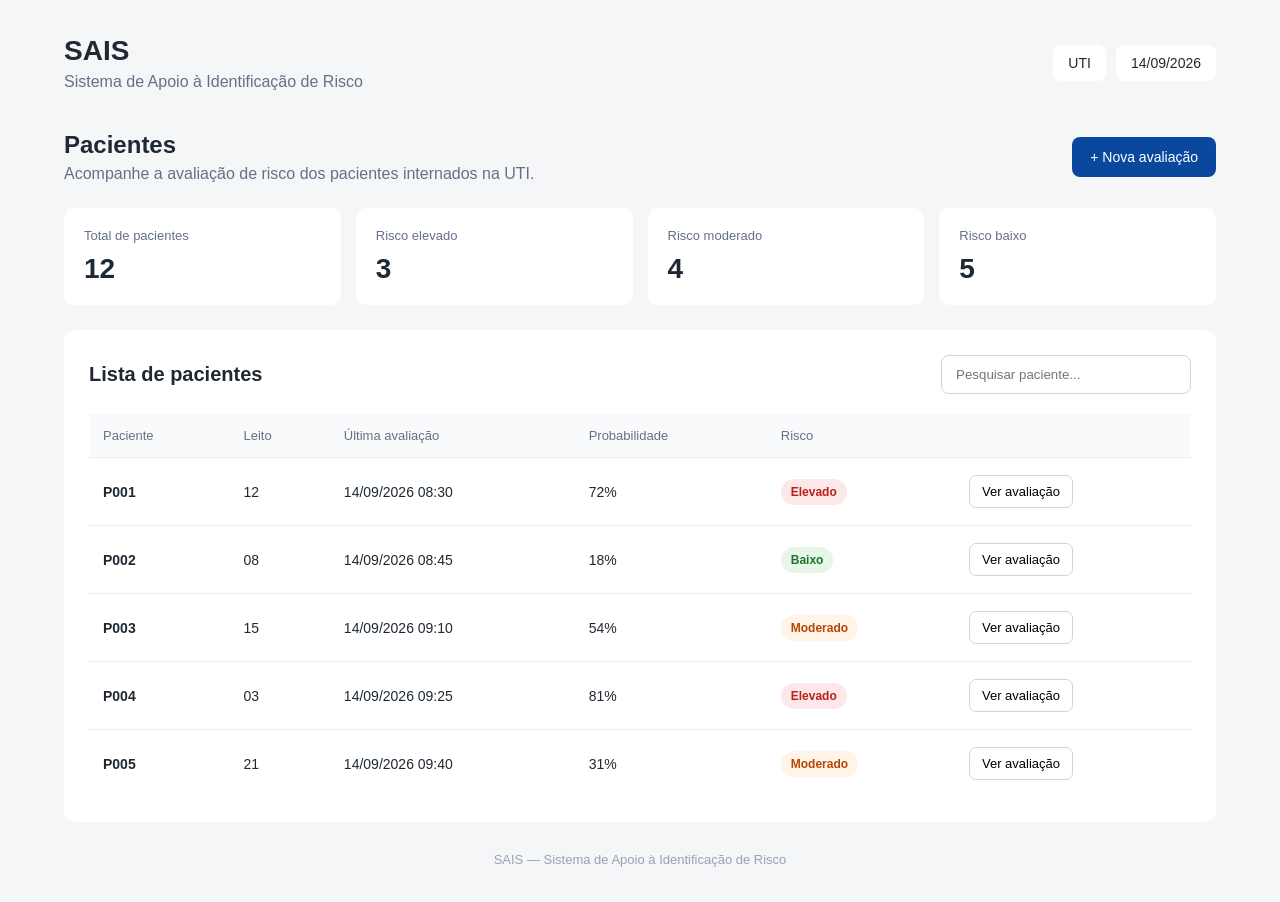
==== frontend/index.html @ c7a4e95b "start front" ====
<!DOCTYPE html>
<html lang="pt-BR">

<head>
    <meta charset="UTF-8">
    <meta name="viewport" content="width=device-width, initial-scale=1.0">

    <title>SAIS - Pacientes</title>

    <link rel="stylesheet" href="css/style.css">
</head>

<body>

    <main class="container">

        <!-- Cabeçalho -->
        <header class="header">

            <div>
                <h1>SAIS</h1>
                <p>Sistema de Apoio à Identificação de Risco</p>
            </div>

            <div class="header-info">
                <span>UTI</span>
                <span>14/09/2026</span>
            </div>

        </header>


        <!-- Título da página -->
        <section class="page-title">

            <div>
                <h2>Pacientes</h2>

                <p>
                    Acompanhe a avaliação de risco dos pacientes internados na UTI.
                </p>
            </div>

            <button class="new-evaluation">
                + Nova avaliação
            </button>

        </section>


        <!-- Resumo -->
        <section class="summary">

            <div class="summary-card">
                <span>Total de pacientes</span>
                <strong>12</strong>
            </div>

            <div class="summary-card">
                <span>Risco elevado</span>
                <strong>3</strong>
            </div>

            <div class="summary-card">
                <span>Risco moderado</span>
                <strong>4</strong>
            </div>

            <div class="summary-card">
                <span>Risco baixo</span>
                <strong>5</strong>
            </div>

        </section>


        <!-- Lista de pacientes -->
        <section class="patients-section">

            <div class="section-header">

                <h2>Lista de pacientes</h2>

                <input
                    type="text"
                    id="search"
                    placeholder="Pesquisar paciente..."
                >

            </div>


            <div class="table-container">

                <table>

                    <thead>

                        <tr>
                            <th>Paciente</th>
                            <th>Leito</th>
                            <th>Última avaliação</th>
                            <th>Probabilidade</th>
                            <th>Risco</th>
                            <th></th>
                        </tr>

                    </thead>

                    <tbody id="patients-list">

                        <tr>
                            <td>
                                <strong>P001</strong>
                            </td>

                            <td>12</td>

                            <td>14/09/2026 08:30</td>

                            <td>72%</td>

                            <td>
                                <span class="risk high">
                                    Elevado
                                </span>
                            </td>

                            <td>
                                <button class="view-button">
                                    Ver avaliação
                                </button>
                            </td>
                        </tr>


                        <tr>
                            <td>
                                <strong>P002</strong>
                            </td>

                            <td>08</td>

                            <td>14/09/2026 08:45</td>

                            <td>18%</td>

                            <td>
                                <span class="risk low">
                                    Baixo
                                </span>
                            </td>

                            <td>
                                <button class="view-button">
                                    Ver avaliação
                                </button>
                            </td>
                        </tr>


                        <tr>
                            <td>
                                <strong>P003</strong>
                            </td>

                            <td>15</td>

                            <td>14/09/2026 09:10</td>

                            <td>54%</td>

                            <td>
                                <span class="risk moderate">
                                    Moderado
                                </span>
                            </td>

                            <td>
                                <button class="view-button">
                                    Ver avaliação
                                </button>
                            </td>
                        </tr>


                        <tr>
                            <td>
                                <strong>P004</strong>
                            </td>

                            <td>03</td>

                            <td>14/09/2026 09:25</td>

                            <td>81%</td>

                            <td>
                                <span class="risk high">
                                    Elevado
                                </span>
                            </td>

                            <td>
                                <button class="view-button">
                                    Ver avaliação
                                </button>
                            </td>
                        </tr>


                        <tr>
                            <td>
                                <strong>P005</strong>
                            </td>

                            <td>21</td>

                            <td>14/09/2026 09:40</td>

                            <td>31%</td>

                            <td>
                                <span class="risk moderate">
                                    Moderado
                                </span>
                            </td>

                            <td>
                                <button class="view-button">
                                    Ver avaliação
                                </button>
                            </td>
                        </tr>

                    </tbody>

                </table>

            </div>

        </section>


        <footer>
            SAIS — Sistema de Apoio à Identificação de Risco
        </footer>

    </main>


    <script src="js/pacientes.js"></script>

</body>

</html>
---- frontend/css/style.css ----
* {
    margin: 0;
    padding: 0;
    box-sizing: border-box;
}

body {
    font-family: Arial, sans-serif;
    background: #f4f6f8;
    color: #1f2933;
}

.container {
    width: 90%;
    max-width: 1200px;
    margin: 35px auto;
}


/* Cabeçalho */

.header {
    display: flex;
    justify-content: space-between;
    align-items: center;
    margin-bottom: 40px;
}

.header h1 {
    font-size: 28px;
}

.header p {
    margin-top: 6px;
    color: #667085;
}

.header-info {
    display: flex;
    gap: 10px;
}

.header-info span {
    background: white;
    padding: 10px 15px;
    border-radius: 8px;
    font-size: 14px;
}


/* Título */

.page-title {
    display: flex;
    justify-content: space-between;
    align-items: center;
    margin-bottom: 25px;
}

.page-title h2 {
    font-size: 24px;
}

.page-title p {
    margin-top: 6px;
    color: #667085;
}

.new-evaluation {
    border: none;
    padding: 12px 18px;
    border-radius: 8px;
    background: #09489c;
    color: white;
    font-size: 14px;
    cursor: pointer;
}

.new-evaluation:hover {
    opacity: 0.9;
}


/* Resumo */

.summary {
    display: grid;
    grid-template-columns: repeat(4, 1fr);
    gap: 15px;
    margin-bottom: 25px;
}

.summary-card {
    background: white;
    border-radius: 10px;
    padding: 20px;
}

.summary-card span {
    display: block;
    color: #667085;
    font-size: 13px;
    margin-bottom: 10px;
}

.summary-card strong {
    font-size: 28px;
}


/* Lista */

.patients-section {
    background: white;
    border-radius: 12px;
    padding: 25px;
    margin-bottom: 30px;
}

.section-header {
    display: flex;
    justify-content: space-between;
    align-items: center;
    margin-bottom: 20px;
}

.section-header h2 {
    font-size: 20px;
}

.section-header input {
    width: 250px;
    padding: 11px 14px;
    border: 1px solid #d0d5dd;
    border-radius: 8px;
    outline: none;
}

.section-header input:focus {
    border-color: #09489c;
}


/* Tabela */

.table-container {
    overflow-x: auto;
}

table {
    width: 100%;
    border-collapse: collapse;
}

thead {
    background: #f9fafb;
}

th {
    text-align: left;
    padding: 14px;
    font-size: 13px;
    color: #667085;
    font-weight: normal;
}

td {
    padding: 17px 14px;
    border-top: 1px solid #eaecf0;
    font-size: 14px;
}


/* Risco */

.risk {
    display: inline-block;
    padding: 6px 10px;
    border-radius: 20px;
    font-size: 12px;
    font-weight: bold;
}

.risk.high {
    background: #fce8e8;
    color: #b42318;
}

.risk.moderate {
    background: #fff4e5;
    color: #b54708;
}

.risk.low {
    background: #e8f5e9;
    color: #187727;
}


/* Botão */

.view-button {
    border: 1px solid #d0d5dd;
    background: white;
    padding: 8px 12px;
    border-radius: 7px;
    cursor: pointer;
    font-size: 13px;
}

.view-button:hover {
    background: #f9fafb;
}


/* Rodapé */

footer {
    text-align: center;
    color: #98a2b3;
    font-size: 13px;
}


/* Responsividade */

@media (max-width: 800px) {

    .summary {
        grid-template-columns: repeat(2, 1fr);
    }

    .page-title {
        flex-direction: column;
        align-items: flex-start;
        gap: 15px;
    }

    .header {
        flex-direction: column;
        align-items: flex-start;
        gap: 15px;
    }
}


@media (max-width: 550px) {

    .summary {
        grid-template-columns: 1fr;
    }

    .section-header {
        flex-direction: column;
        align-items: flex-start;
        gap: 15px;
    }

    .section-header input {
        width: 100%;
    }
}
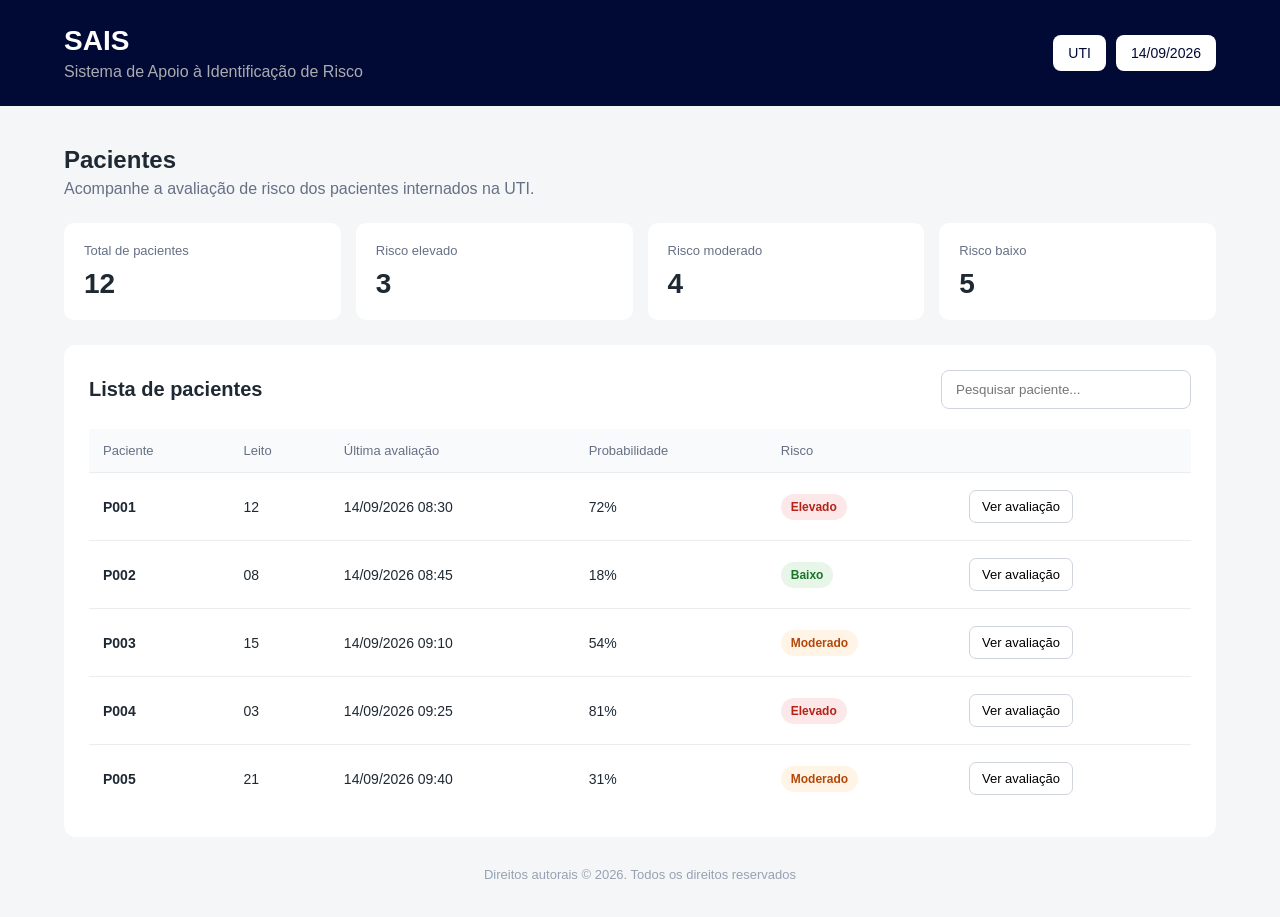
==== commit 7f2e55f9: "background color header" ====
--- a/frontend/index.html
+++ b/frontend/index.html
@@ -16,17 +16,17 @@
 
         <!-- Cabeçalho -->
         <header class="header">
-
-            <div>
-                <h1>SAIS</h1>
-                <p>Sistema de Apoio à Identificação de Risco</p>
-            </div>
-
-            <div class="header-info">
-                <span>UTI</span>
-                <span>14/09/2026</span>
-            </div>
-
+            <div class="header-inner">
+                <div>
+                    <h1>SAIS</h1>
+                    <p>Sistema de Apoio à Identificação de Risco</p>
+                </div>
+
+                <div class="header-info">
+                    <span>UTI</span>
+                    <span>14/09/2026</span>
+                </div>
+            </div>
         </header>
 
 
@@ -40,10 +40,6 @@
                     Acompanhe a avaliação de risco dos pacientes internados na UTI.
                 </p>
             </div>
-
-            <button class="new-evaluation">
-                + Nova avaliação
-            </button>
 
         </section>
 
@@ -243,7 +239,7 @@
 
 
         <footer>
-            SAIS — Sistema de Apoio à Identificação de Risco
+            Direitos autorais © 2026. Todos os direitos reservados
         </footer>
 
     </main>
--- a/frontend/css/style.css
+++ b/frontend/css/style.css
@@ -13,17 +13,28 @@
 .container {
     width: 90%;
     max-width: 1200px;
-    margin: 35px auto;
+    margin: 0 auto 35px;
 }
 
 
 /* Cabeçalho */
 
 .header {
+    width: 100vw;
+    margin-left: calc(50% - 50vw);
+    margin-bottom: 40px;
+    background: #000a35;
+    color: white;
+    padding: 25px 0;
+    box-sizing: border-box;
+}
+
+.header-inner {
+    width: min(1200px, 90%);
+    margin: 0 auto;
     display: flex;
     justify-content: space-between;
     align-items: center;
-    margin-bottom: 40px;
 }
 
 .header h1 {
@@ -32,7 +43,7 @@
 
 .header p {
     margin-top: 6px;
-    color: #667085;
+    color: #abacaf;
 }
 
 .header-info {
@@ -45,6 +56,7 @@
     padding: 10px 15px;
     border-radius: 8px;
     font-size: 14px;
+    color: #000a35;
 }
 
 
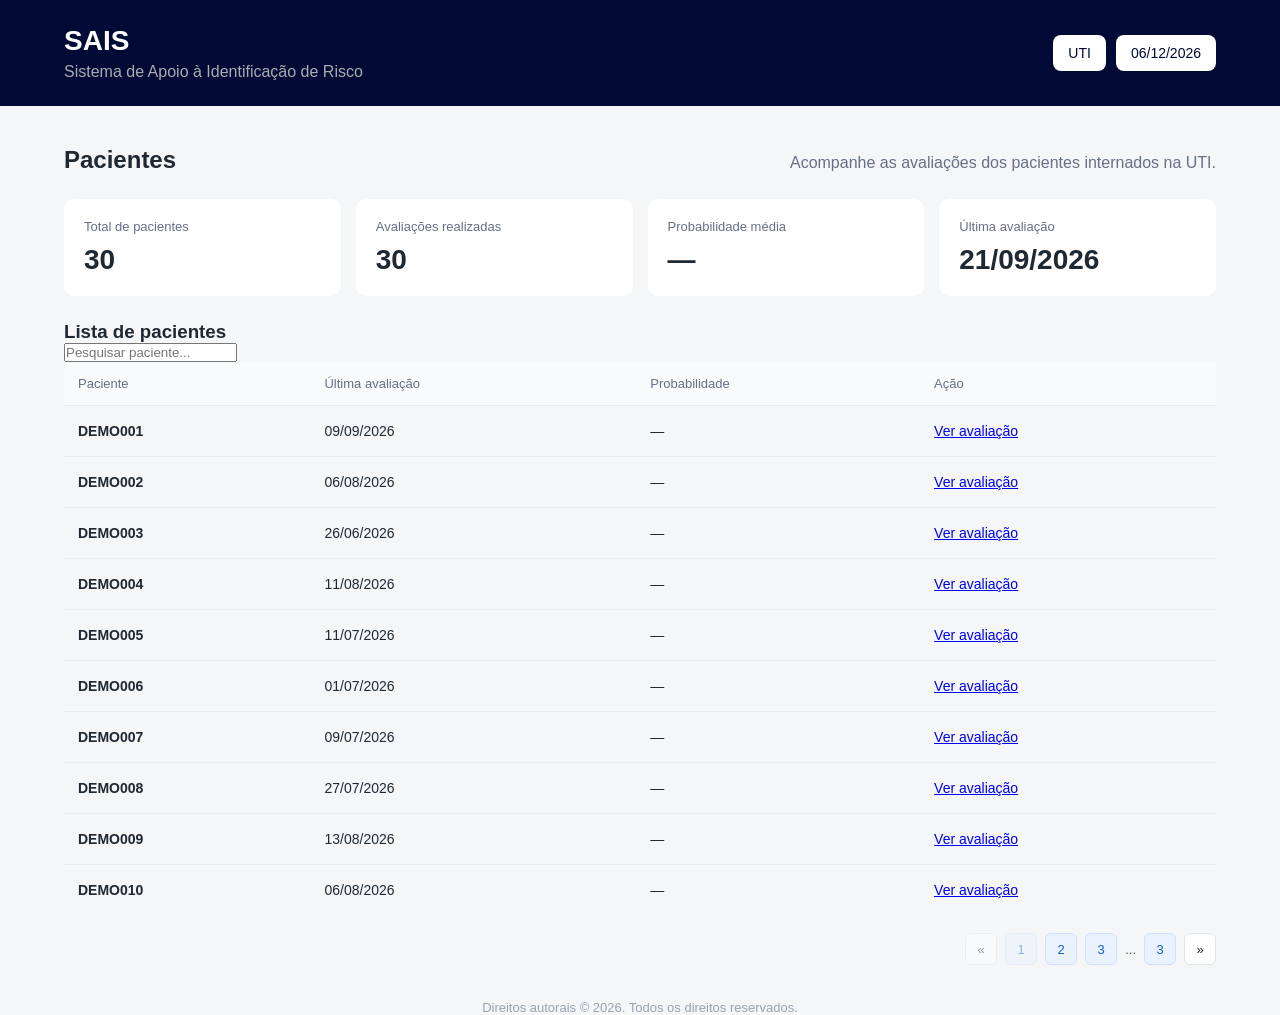
==== commit 9c88b437: "01" ====
--- a/frontend/index.html
+++ b/frontend/index.html
@@ -12,76 +12,105 @@
 
 <body>
 
+    <header class="header">
+
+        <div class="header-content">
+
+            <div class="logo">
+                <h1>SAIS</h1>
+                <p>Sistema de Apoio à Identificação de Risco</p>
+            </div>
+
+            <div class="header-info">
+                <span>UTI</span>
+                <span id="currentDate"></span>
+            </div>
+
+        </div>
+
+    </header>
+
+
     <main class="container">
 
-        <!-- Cabeçalho -->
-        <header class="header">
-            <div class="header-inner">
-                <div>
-                    <h1>SAIS</h1>
-                    <p>Sistema de Apoio à Identificação de Risco</p>
-                </div>
+        <section class="page-title">
 
-                <div class="header-info">
-                    <span>UTI</span>
-                    <span>14/09/2026</span>
-                </div>
-            </div>
-        </header>
+            <h2>Pacientes</h2>
+
+            <p>
+                Acompanhe as avaliações dos pacientes internados na UTI.
+            </p>
+
+        </section>
 
 
-        <!-- Título da página -->
-        <section class="page-title">
+        <section class="summary">
 
-            <div>
-                <h2>Pacientes</h2>
+            <div class="summary-card">
 
-                <p>
-                    Acompanhe a avaliação de risco dos pacientes internados na UTI.
-                </p>
+                <span>Total de pacientes</span>
+
+                <strong id="totalPatients">
+                    0
+                </strong>
+
+            </div>
+
+
+            <div class="summary-card">
+
+                <span>Avaliações realizadas</span>
+
+                <strong id="totalEvaluations">
+                    0
+                </strong>
+
+            </div>
+
+
+            <div class="summary-card">
+
+                <span>Probabilidade média</span>
+
+                <strong id="averageProbability">
+                    —
+                </strong>
+
+            </div>
+
+
+            <div class="summary-card">
+
+                <span>Última avaliação</span>
+
+                <strong id="lastEvaluation">
+                    —
+                </strong>
+
             </div>
 
         </section>
 
 
-        <!-- Resumo -->
-        <section class="summary">
+        <section class="pa  tients-container">
 
-            <div class="summary-card">
-                <span>Total de pacientes</span>
-                <strong>12</strong>
-            </div>
+            <div class="patients-header">
 
-            <div class="summary-card">
-                <span>Risco elevado</span>
-                <strong>3</strong>
-            </div>
+                <div>
+                    <h3>Lista de pacientes</h3>
 
-            <div class="summary-card">
-                <span>Risco moderado</span>
-                <strong>4</strong>
-            </div>
-
-            <div class="summary-card">
-                <span>Risco baixo</span>
-                <strong>5</strong>
-            </div>
-
-        </section>
+                </div>
 
 
-        <!-- Lista de pacientes -->
-        <section class="patients-section">
+                <div class="search-box">
 
-            <div class="section-header">
+                    <input
+                        type="text"
+                        id="searchPatient"
+                        placeholder="Pesquisar paciente..."
+                    >
 
-                <h2>Lista de pacientes</h2>
-
-                <input
-                    type="text"
-                    id="search"
-                    placeholder="Pesquisar paciente..."
-                >
+                </div>
 
             </div>
 
@@ -93,141 +122,26 @@
                     <thead>
 
                         <tr>
+
                             <th>Paciente</th>
-                            <th>Leito</th>
+
                             <th>Última avaliação</th>
+
                             <th>Probabilidade</th>
-                            <th>Risco</th>
-                            <th></th>
+
+                            <th>Ação</th>
+
                         </tr>
 
                     </thead>
 
-                    <tbody id="patients-list">
 
-                        <tr>
-                            <td>
-                                <strong>P001</strong>
-                            </td>
+                    <tbody id="patientsTableBody">
 
-                            <td>12</td>
-
-                            <td>14/09/2026 08:30</td>
-
-                            <td>72%</td>
-
-                            <td>
-                                <span class="risk high">
-                                    Elevado
-                                </span>
-                            </td>
-
-                            <td>
-                                <button class="view-button">
-                                    Ver avaliação
-                                </button>
-                            </td>
-                        </tr>
-
-
-                        <tr>
-                            <td>
-                                <strong>P002</strong>
-                            </td>
-
-                            <td>08</td>
-
-                            <td>14/09/2026 08:45</td>
-
-                            <td>18%</td>
-
-                            <td>
-                                <span class="risk low">
-                                    Baixo
-                                </span>
-                            </td>
-
-                            <td>
-                                <button class="view-button">
-                                    Ver avaliação
-                                </button>
-                            </td>
-                        </tr>
-
-
-                        <tr>
-                            <td>
-                                <strong>P003</strong>
-                            </td>
-
-                            <td>15</td>
-
-                            <td>14/09/2026 09:10</td>
-
-                            <td>54%</td>
-
-                            <td>
-                                <span class="risk moderate">
-                                    Moderado
-                                </span>
-                            </td>
-
-                            <td>
-                                <button class="view-button">
-                                    Ver avaliação
-                                </button>
-                            </td>
-                        </tr>
-
-
-                        <tr>
-                            <td>
-                                <strong>P004</strong>
-                            </td>
-
-                            <td>03</td>
-
-                            <td>14/09/2026 09:25</td>
-
-                            <td>81%</td>
-
-                            <td>
-                                <span class="risk high">
-                                    Elevado
-                                </span>
-                            </td>
-
-                            <td>
-                                <button class="view-button">
-                                    Ver avaliação
-                                </button>
-                            </td>
-                        </tr>
-
-
-                        <tr>
-                            <td>
-                                <strong>P005</strong>
-                            </td>
-
-                            <td>21</td>
-
-                            <td>14/09/2026 09:40</td>
-
-                            <td>31%</td>
-
-                            <td>
-                                <span class="risk moderate">
-                                    Moderado
-                                </span>
-                            </td>
-
-                            <td>
-                                <button class="view-button">
-                                    Ver avaliação
-                                </button>
-                            </td>
-                        </tr>
+                        <!--
+                            Os pacientes serão carregados
+                            pelo dataset através do JavaScript.
+                        -->
 
                     </tbody>
 
@@ -235,17 +149,21 @@
 
             </div>
 
+            <div id="pagination" class="pagination"></div>
+
         </section>
-
-
-        <footer>
-            Direitos autorais © 2026. Todos os direitos reservados
-        </footer>
 
     </main>
 
 
-    <script src="js/pacientes.js"></script>
+    <footer class="footer">
+        <p>
+            Direitos autorais © 2026. Todos os direitos reservados.
+        </p>
+    </footer>
+
+
+    <script src="js/index.js"></script>
 
 </body>
 
--- a/frontend/css/style.css
+++ b/frontend/css/style.css
@@ -29,7 +29,7 @@
     box-sizing: border-box;
 }
 
-.header-inner {
+.header-content {
     width: min(1200px, 90%);
     margin: 0 auto;
     display: flex;
@@ -224,6 +224,55 @@
     background: #f9fafb;
 }
 
+.pagination {
+    display: flex;
+    justify-content: flex-end;
+    align-items: center;
+    gap: 12px;
+    margin-top: 18px;
+    flex-wrap: wrap;
+}
+
+.pagination-controls {
+    display: flex;
+    align-items: center;
+    gap: 8px;
+    flex-wrap: wrap;
+}
+
+.pagination button {
+    border: 1px solid #dfe3e8;
+    background: white;
+    color: #1f2933;
+    border-radius: 6px;
+    min-width: 32px;
+    height: 32px;
+    padding: 0 10px;
+    cursor: pointer;
+    font-size: 13px;
+}
+
+.pagination button:disabled {
+    opacity: 0.45;
+    cursor: not-allowed;
+}
+
+.pagination button[data-page="1"],
+.pagination button[data-page="2"],
+.pagination button[data-page="3"],
+.pagination button[data-page="23"],
+.pagination button[data-page="22"],
+.pagination button[data-page="233"] {
+    background: #eaf2ff;
+    color: #0f5fd8;
+    border-color: #cfe0ff;
+}
+
+.pagination span {
+    color: #475467;
+    font-size: 13px;
+}
+
 
 /* Rodapé */
 
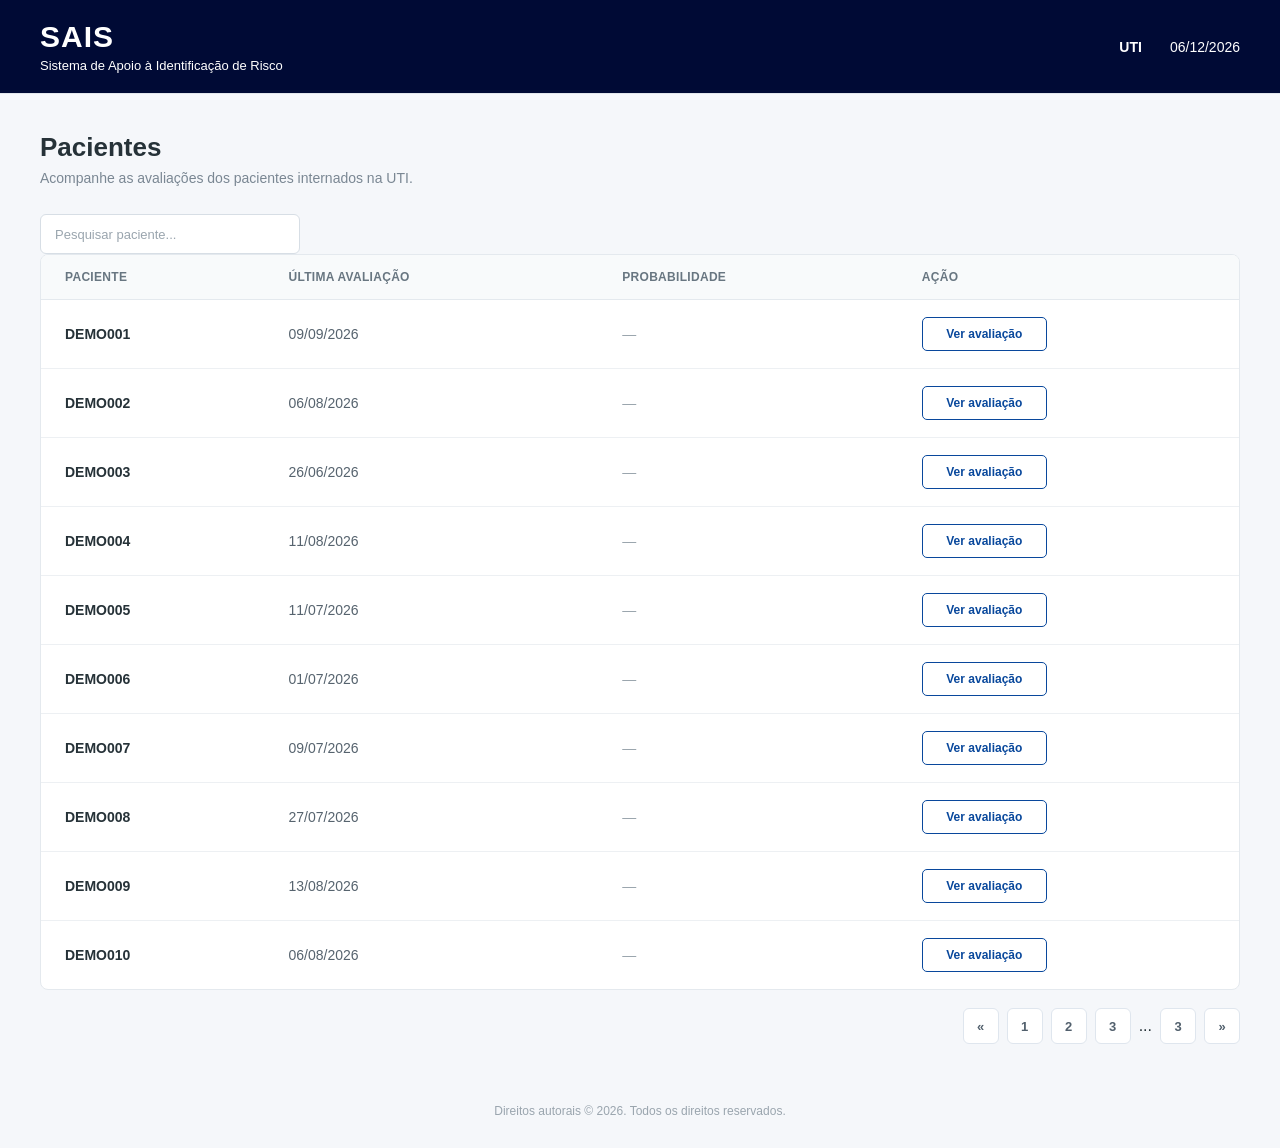
==== commit b4694826: "front 1.0" ====
--- a/frontend/index.html
+++ b/frontend/index.html
@@ -44,7 +44,7 @@
         </section>
 
 
-        <section class="summary">
+        <!-- <section class="summary">
 
             <div class="summary-card">
 
@@ -89,19 +89,7 @@
 
             </div>
 
-        </section>
-
-
-        <section class="pa  tients-container">
-
-            <div class="patients-header">
-
-                <div>
-                    <h3>Lista de pacientes</h3>
-
-                </div>
-
-
+        </section> -->
                 <div class="search-box">
 
                     <input
@@ -112,8 +100,7 @@
 
                 </div>
 
-            </div>
-
+        <section class="patients-container">
 
             <div class="table-container">
 
@@ -149,9 +136,11 @@
 
             </div>
 
+        </section>
+
+        <div class="pagination-wrapper">
             <div id="pagination" class="pagination"></div>
-
-        </section>
+        </div>
 
     </main>
 
--- a/frontend/css/style.css
+++ b/frontend/css/style.css
@@ -1,3 +1,7 @@
+/* ========================================
+   CONFIGURAÇÕES GERAIS
+======================================== */
+
 * {
     margin: 0;
     padding: 0;
@@ -5,157 +9,221 @@
 }
 
 body {
-    font-family: Arial, sans-serif;
-    background: #f4f6f8;
-    color: #1f2933;
-}
+    font-family: Arial, Helvetica, sans-serif;
+    background-color: #f5f7fa;
+    color: #263238;
+    min-height: 100vh;
+}
+
+
+/* ========================================
+   HEADER
+======================================== */
+
+.header {
+    background-color: #000a35;
+    border-bottom: 1px solid #e1e6eb;
+    width: 100%;
+}
+
+.header-content {
+    max-width: 1400px;
+    margin: 0 auto;
+    padding: 20px 40px;
+
+    display: flex;
+    align-items: center;
+    justify-content: space-between;
+}
+
+
+/* Logo */
+
+.logo h1 {
+    font-size: 30px;
+    font-weight: 700;
+    letter-spacing: 1px;
+    color: #ffffff;
+}
+
+.logo p {
+    margin-top: 4px;
+    font-size: 13px;
+    color: #ffffff;
+}
+
+
+/* Informações do header */
+
+.header-info {
+    display: flex;
+    align-items: center;
+    gap: 28px;
+
+    font-size: 14px;
+    color: #ffffff;
+}
+
+.header-info span:first-child {
+    font-weight: 600;
+}
+
+
+/* ========================================
+   CONTAINER PRINCIPAL
+======================================== */
 
 .container {
-    width: 90%;
-    max-width: 1200px;
-    margin: 0 auto 35px;
-}
-
-
-/* Cabeçalho */
-
-.header {
-    width: 100vw;
-    margin-left: calc(50% - 50vw);
-    margin-bottom: 40px;
-    background: #000a35;
-    color: white;
-    padding: 25px 0;
-    box-sizing: border-box;
-}
-
-.header-content {
-    width: min(1200px, 90%);
+    max-width: 1400px;
     margin: 0 auto;
-    display: flex;
-    justify-content: space-between;
-    align-items: center;
-}
-
-.header h1 {
-    font-size: 28px;
-}
-
-.header p {
-    margin-top: 6px;
-    color: #abacaf;
-}
-
-.header-info {
-    display: flex;
-    gap: 10px;
-}
-
-.header-info span {
-    background: white;
-    padding: 10px 15px;
-    border-radius: 8px;
+    padding: 38px 40px 60px;
+}
+
+
+/* ========================================
+   TÍTULO DA PÁGINA
+======================================== */
+
+.page-title {
+    margin-bottom: 28px;
+}
+
+.page-title h2 {
+    font-size: 26px;
+    font-weight: 600;
+    color: #263238;
+}
+
+.page-title p {
+    margin-top: 7px;
     font-size: 14px;
-    color: #000a35;
-}
-
-
-/* Título */
-
-.page-title {
-    display: flex;
-    justify-content: space-between;
-    align-items: center;
-    margin-bottom: 25px;
-}
-
-.page-title h2 {
-    font-size: 24px;
-}
-
-.page-title p {
-    margin-top: 6px;
-    color: #667085;
-}
-
-.new-evaluation {
-    border: none;
-    padding: 12px 18px;
-    border-radius: 8px;
-    background: #09489c;
-    color: white;
-    font-size: 14px;
-    cursor: pointer;
-}
-
-.new-evaluation:hover {
-    opacity: 0.9;
-}
-
-
-/* Resumo */
+    color: #7a8793;
+}
+
+
+/* ========================================
+   CARDS DE RESUMO
+======================================== */
 
 .summary {
     display: grid;
     grid-template-columns: repeat(4, 1fr);
-    gap: 15px;
-    margin-bottom: 25px;
+    gap: 18px;
+    margin-bottom: 28px;
 }
 
 .summary-card {
-    background: white;
-    border-radius: 10px;
-    padding: 20px;
+    background-color: #ffffff;
+    border: 1px solid #e4e9ee;
+    border-radius: 8px;
+    padding: 22px 24px;
+
+    min-height: 105px;
+
+    display: flex;
+    flex-direction: column;
+    justify-content: space-between;
 }
 
 .summary-card span {
-    display: block;
-    color: #667085;
     font-size: 13px;
-    margin-bottom: 10px;
+    color: #77838f;
 }
 
 .summary-card strong {
-    font-size: 28px;
-}
-
-
-/* Lista */
-
-.patients-section {
-    background: white;
-    border-radius: 12px;
-    padding: 25px;
-    margin-bottom: 30px;
-}
-
-.section-header {
-    display: flex;
+    margin-top: 10px;
+    font-size: 24px;
+    font-weight: 600;
+    color: #263238;
+}
+
+
+/* ========================================
+   ÁREA DA LISTA
+======================================== */
+
+.patients-container {
+    background-color: #ffffff;
+    border: 1px solid #e4e9ee;
+    border-radius: 8px;
+    overflow: hidden;
+}
+
+
+/* ========================================
+   CABEÇALHO DA LISTA
+======================================== */
+
+.patients-header {
+    padding: 22px 24px;
+
+    display: flex;
+    align-items: center;
     justify-content: space-between;
-    align-items: center;
-    margin-bottom: 20px;
-}
-
-.section-header h2 {
-    font-size: 20px;
-}
-
-.section-header input {
-    width: 250px;
-    padding: 11px 14px;
-    border: 1px solid #d0d5dd;
-    border-radius: 8px;
+
+    border-bottom: 1px solid #e8edf1;
+}
+
+.patients-header h3 {
+    font-size: 17px;
+    font-weight: 600;
+    color: #263238;
+}
+
+.patients-header p {
+    margin-top: 5px;
+    font-size: 13px;
+    color: #89949e;
+}
+
+
+/* ========================================
+   CAMPO DE PESQUISA
+======================================== */
+
+.search-box {
+    position: relative;
+}
+
+.search-box input {
+    width: 260px;
+    height: 40px;
+
+    padding: 0 14px;
+
+    border: 1px solid #d7dee5;
+    border-radius: 6px;
+
+    background-color: #ffffff;
+
+    font-size: 13px;
+    color: #263238;
+
     outline: none;
-}
-
-.section-header input:focus {
+
+    transition:
+        border-color 0.2s ease,
+        box-shadow 0.2s ease;
+}
+
+.search-box input::placeholder {
+    color: #9aa5ae;
+}
+
+.search-box input:focus {
     border-color: #09489c;
-}
-
-
-/* Tabela */
+
+    box-shadow:
+        0 0 0 3px rgba(9, 72, 156, 0.08);
+}
+
+
+/* ========================================
+   TABELA
+======================================== */
 
 .table-container {
+    width: 100%;
     overflow-x: auto;
 }
 
@@ -165,159 +233,258 @@
 }
 
 thead {
-    background: #f9fafb;
+    background-color: #f8fafb;
 }
 
 th {
+    padding: 15px 24px;
+
     text-align: left;
-    padding: 14px;
-    font-size: 13px;
-    color: #667085;
-    font-weight: normal;
+
+    font-size: 12px;
+    font-weight: 600;
+
+    color: #687681;
+
+    text-transform: uppercase;
+    letter-spacing: 0.3px;
+
+    border-bottom: 1px solid #e4e9ee;
 }
 
 td {
-    padding: 17px 14px;
-    border-top: 1px solid #eaecf0;
+    padding: 17px 24px;
+
     font-size: 14px;
-}
-
-
-/* Risco */
-
-.risk {
-    display: inline-block;
-    padding: 6px 10px;
-    border-radius: 20px;
+    color: #56636e;
+
+    border-bottom: 1px solid #edf0f3;
+}
+
+tbody tr {
+    transition: background-color 0.15s ease;
+}
+
+tbody tr:hover {
+    background-color: #fafcfd;
+}
+
+tbody tr:last-child td {
+    border-bottom: none;
+}
+
+
+/* Nome/ID do paciente */
+
+td strong {
+    font-weight: 600;
+    color: #263238;
+}
+
+
+/* ========================================
+   PROBABILIDADE
+======================================== */
+
+.probability-empty {
+    color: #9aa5ae;
+    font-size: 14px;
+}
+
+
+/* ========================================
+   BOTÃO "VER AVALIAÇÃO"
+======================================== */
+
+.btn-view {
+    display: inline-flex;
+    align-items: center;
+    justify-content: center;
+
+    min-width: 125px;
+    height: 34px;
+
+    padding: 0 15px;
+
+    border: 1px solid #09489c;
+    border-radius: 5px;
+
+    background-color: #ffffff;
+    color: #09489c;
+
+    text-decoration: none;
+
     font-size: 12px;
-    font-weight: bold;
-}
-
-.risk.high {
-    background: #fce8e8;
-    color: #b42318;
-}
-
-.risk.moderate {
-    background: #fff4e5;
-    color: #b54708;
-}
-
-.risk.low {
-    background: #e8f5e9;
-    color: #187727;
-}
-
-
-/* Botão */
-
-.view-button {
-    border: 1px solid #d0d5dd;
-    background: white;
-    padding: 8px 12px;
-    border-radius: 7px;
-    cursor: pointer;
-    font-size: 13px;
-}
-
-.view-button:hover {
-    background: #f9fafb;
-}
-
-.pagination {
-    display: flex;
-    justify-content: flex-end;
-    align-items: center;
-    gap: 12px;
-    margin-top: 18px;
-    flex-wrap: wrap;
-}
-
-.pagination-controls {
-    display: flex;
-    align-items: center;
-    gap: 8px;
-    flex-wrap: wrap;
-}
-
-.pagination button {
-    border: 1px solid #dfe3e8;
-    background: white;
-    color: #1f2933;
-    border-radius: 6px;
-    min-width: 32px;
-    height: 32px;
-    padding: 0 10px;
-    cursor: pointer;
-    font-size: 13px;
-}
-
-.pagination button:disabled {
-    opacity: 0.45;
-    cursor: not-allowed;
-}
-
-.pagination button[data-page="1"],
-.pagination button[data-page="2"],
-.pagination button[data-page="3"],
-.pagination button[data-page="23"],
-.pagination button[data-page="22"],
-.pagination button[data-page="233"] {
-    background: #eaf2ff;
-    color: #0f5fd8;
-    border-color: #cfe0ff;
-}
-
-.pagination span {
-    color: #475467;
-    font-size: 13px;
-}
-
-
-/* Rodapé */
-
-footer {
+    font-weight: 600;
+
+    transition:
+        background-color 0.2s ease,
+        color 0.2s ease;
+}
+
+.btn-view:hover {
+    background-color: #09489c;
+    color: #ffffff;
+}
+
+
+/* ========================================
+   RODAPÉ
+======================================== */
+
+.footer {
+    max-width: 1400px;
+    margin: 0 auto;
+
+    padding: 0 40px 30px;
+
     text-align: center;
-    color: #98a2b3;
-    font-size: 13px;
-}
-
-
-/* Responsividade */
-
-@media (max-width: 800px) {
+
+    font-size: 12px;
+    color: #9aa5ae;
+}
+
+
+/* ========================================
+   RESPONSIVIDADE
+======================================== */
+
+@media (max-width: 1000px) {
 
     .summary {
         grid-template-columns: repeat(2, 1fr);
     }
 
-    .page-title {
+    .header-content {
+        padding: 20px 25px;
+    }
+
+    .container {
+        padding: 30px 25px 50px;
+    }
+
+    .footer {
+        padding-left: 25px;
+        padding-right: 25px;
+    }
+
+}
+
+
+@media (max-width: 700px) {
+
+    .header-content {
         flex-direction: column;
         align-items: flex-start;
         gap: 15px;
     }
 
-    .header {
+    .header-info {
+        gap: 18px;
+    }
+
+    .summary {
+        grid-template-columns: 1fr;
+    }
+
+    .patients-header {
         flex-direction: column;
         align-items: flex-start;
-        gap: 15px;
-    }
-}
-
-
-@media (max-width: 550px) {
-
-    .summary {
-        grid-template-columns: 1fr;
-    }
-
-    .section-header {
-        flex-direction: column;
-        align-items: flex-start;
-        gap: 15px;
-    }
-
-    .section-header input {
+        gap: 18px;
+    }
+
+    .search-box {
         width: 100%;
     }
-}+
+    .search-box input {
+        width: 100%;
+    }
+
+    .container {
+        padding: 25px 18px 40px;
+    }
+
+    th,
+    td {
+        padding-left: 15px;
+        padding-right: 15px;
+    }
+
+}
+
+/* ========================================
+   PAGINAÇÃO
+======================================== */
+
+.pagination-wrapper {
+    display: flex;
+    justify-content: flex-end;
+    margin-top: 18px;
+}
+
+.pagination {
+    display: flex;
+    align-items: center;
+    justify-content: flex-end;
+    gap: 8px;
+    flex-wrap: wrap;
+}
+
+.pagination-controls {
+    display: flex;
+    align-items: center;
+    gap: 8px;
+    flex-wrap: wrap;
+}
+
+.pagination a,
+.pagination button {
+    display: inline-flex;
+    align-items: center;
+    justify-content: center;
+    min-width: 36px;
+    height: 36px;
+    padding: 0 12px;
+
+    border: 1px solid #dfe6ee;
+    border-radius: 6px;
+
+    background-color: #ffffff;
+    color: #52606d;
+
+    font-size: 13px;
+    font-weight: 600;
+    text-decoration: none;
+
+    transition:
+        background-color 0.2s ease,
+        border-color 0.2s ease,
+        color 0.2s ease,
+        box-shadow 0.2s ease;
+}
+
+.pagination a:hover,
+.pagination button:hover {
+    background-color: #f4f8ff;
+    border-color: #b8c8e5;
+    color: #09489c;
+}
+
+.pagination .active {
+    background-color: #09489c;
+    border-color: #09489c;
+    color: #ffffff;
+}
+
+.pagination .prev,
+.pagination .next {
+    min-width: 84px;
+}
+
+.pagination .disabled {
+    opacity: 0.45;
+    pointer-events: none;
+}
+
+/* ...existing code... */
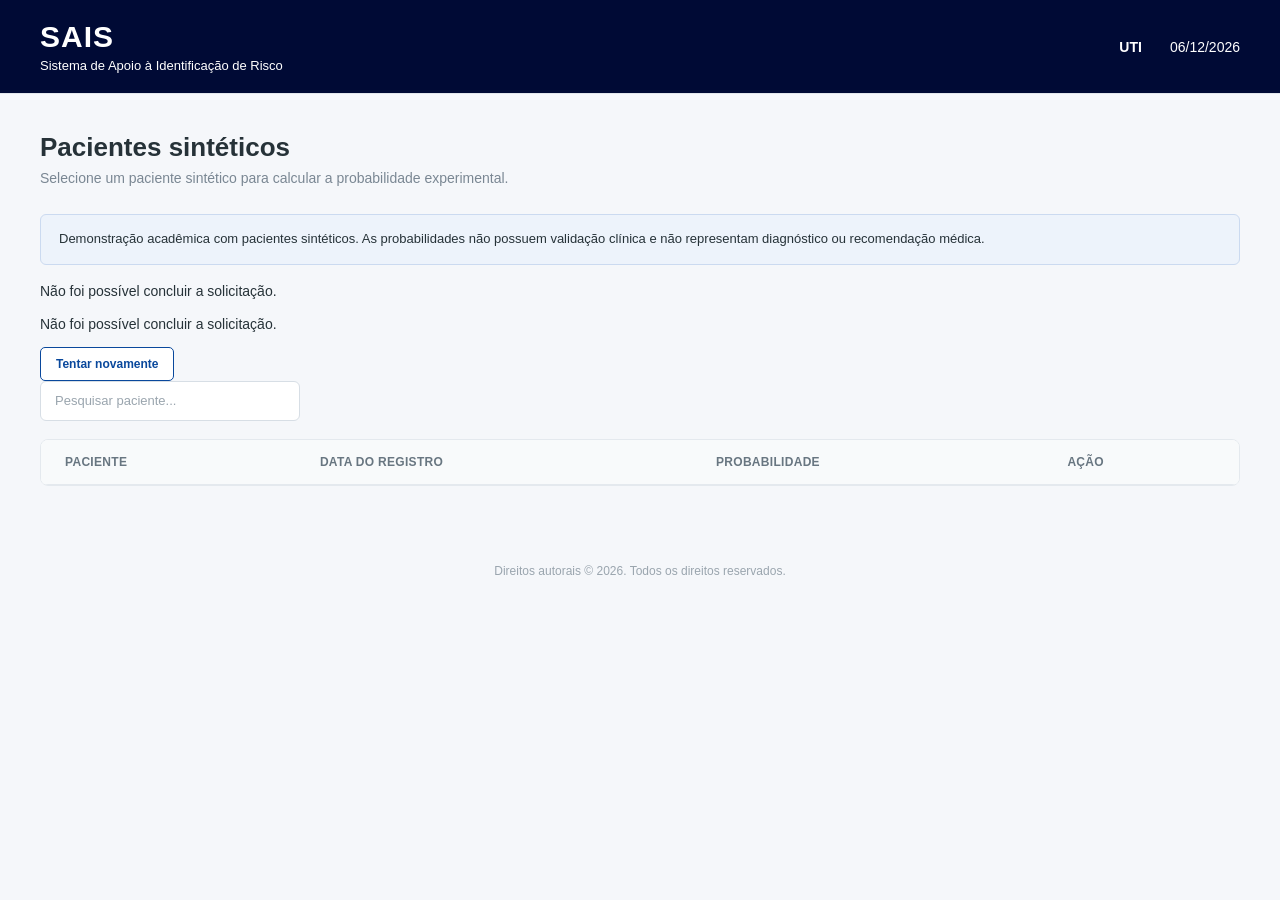
==== commit a3f25fb4: "api and front" ====
--- a/frontend/index.html
+++ b/frontend/index.html
@@ -35,15 +35,19 @@
 
         <section class="page-title">
 
-            <h2>Pacientes</h2>
+            <h2>Pacientes sintéticos</h2>
 
             <p>
-                Acompanhe as avaliações dos pacientes internados na UTI.
+                Selecione um paciente sintético para calcular a probabilidade experimental.
             </p>
 
         </section>
 
 
+        <p class="academic-notice">Demonstração acadêmica com pacientes sintéticos. As probabilidades não possuem validação clínica e não representam diagnóstico ou recomendação médica.</p>
+        <p id="apiStatus" role="status" aria-live="polite">Verificando disponibilidade da API…</p>
+        <div id="loadStatus" class="status-message" role="status" aria-live="polite"></div>
+        <button id="retryLoad" class="btn-view" type="button" hidden>Tentar novamente</button>
         <!-- <section class="summary">
 
             <div class="summary-card">
@@ -112,7 +116,7 @@
 
                             <th>Paciente</th>
 
-                            <th>Última avaliação</th>
+                            <th>Data do registro</th>
 
                             <th>Probabilidade</th>
 
@@ -152,8 +156,9 @@
     </footer>
 
 
+    <script src="js/api.js"></script>
     <script src="js/index.js"></script>
 
 </body>
 
-</html>+</html>
--- a/frontend/css/style.css
+++ b/frontend/css/style.css
@@ -487,4 +487,23 @@
     pointer-events: none;
 }
 
-/* ...existing code... */+/* ...existing code... */
+
+/* Integracao da demonstracao, preservando os estilos da listagem. */
+[hidden] { display: none !important; }
+.academic-notice { padding: 14px 18px; margin-bottom: 16px; background: #edf3fb; border: 1px solid #cbdaf0; border-radius: 6px; font-size: 13px; line-height: 1.6; }
+.status-message, #apiStatus { margin: 12px 0; font-size: 14px; line-height: 1.5; }
+.search-box { margin-bottom: 18px; }
+button.btn-view { cursor: pointer; }
+button:disabled { opacity: .55; cursor: default; }
+.parameters-grid { display: grid; grid-template-columns: repeat(3, minmax(0, 1fr)); gap: 16px; margin: 20px 0; }
+.parameters-grid div, .prediction-result { background: white; border: 1px solid #e4e9ee; border-radius: 8px; padding: 20px; }
+.parameters-grid dt { font-size: 13px; color: #687681; margin-bottom: 10px; }
+.parameters-grid dd { font-size: 17px; margin: 0; }
+.prediction-result { margin-top: 24px; }
+.prediction-result p { margin-top: 12px; }
+.probability-value { font-size: 32px; color: #09489c; font-weight: 600; }
+.model-version { overflow-wrap: anywhere; font-size: 12px; }
+.back-link { margin-top: 24px; }
+a:focus-visible, button:focus-visible { outline: 3px solid #6d9de1; outline-offset: 3px; }
+@media (max-width: 700px) { .parameters-grid { grid-template-columns: 1fr; } }
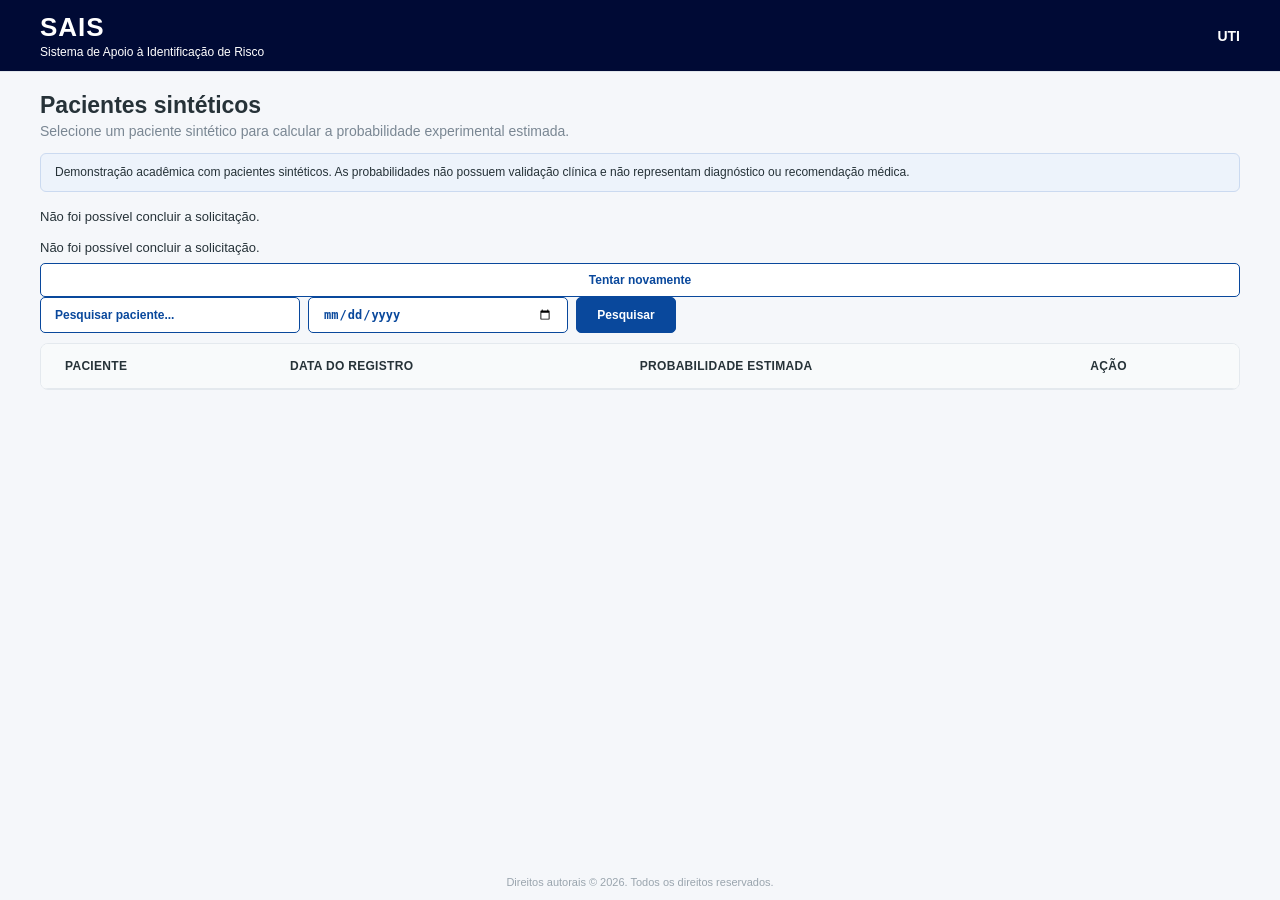
==== commit d1bd0eb1: "." ====
--- a/frontend/index.html
+++ b/frontend/index.html
@@ -4,10 +4,11 @@
 <head>
     <meta charset="UTF-8">
     <meta name="viewport" content="width=device-width, initial-scale=1.0">
+    <base href="/frontend/">
 
     <title>SAIS - Pacientes</title>
 
-    <link rel="stylesheet" href="css/style.css">
+    <link rel="stylesheet" href="css/style.css?v=20261103-11">
 </head>
 
 <body>
@@ -23,7 +24,7 @@
 
             <div class="header-info">
                 <span>UTI</span>
-                <span id="currentDate"></span>
+
             </div>
 
         </div>
@@ -38,14 +39,14 @@
             <h2>Pacientes sintéticos</h2>
 
             <p>
-                Selecione um paciente sintético para calcular a probabilidade experimental.
+                Selecione um paciente sintético para calcular a probabilidade experimental estimada.
             </p>
 
         </section>
 
 
         <p class="academic-notice">Demonstração acadêmica com pacientes sintéticos. As probabilidades não possuem validação clínica e não representam diagnóstico ou recomendação médica.</p>
-        <p id="apiStatus" role="status" aria-live="polite">Verificando disponibilidade da API…</p>
+        <p id="apiStatus" role="status" aria-live="polite"></p>
         <div id="loadStatus" class="status-message" role="status" aria-live="polite"></div>
         <button id="retryLoad" class="btn-view" type="button" hidden>Tentar novamente</button>
         <!-- <section class="summary">
@@ -94,15 +95,16 @@
             </div>
 
         </section> -->
-                <div class="search-box">
-
+                <form id="patientFilters" class="patient-filters">
                     <input
-                        type="text"
+                        type="search"
                         id="searchPatient"
+                        aria-label="Pesquisar paciente"
                         placeholder="Pesquisar paciente..."
                     >
-
-                </div>
+                    <input type="date" id="filterDate" aria-label="Filtrar por data">
+                    <button class="btn-view" type="submit">Pesquisar</button>
+                </form>
 
         <section class="patients-container">
 
@@ -118,7 +120,7 @@
 
                             <th>Data do registro</th>
 
-                            <th>Probabilidade</th>
+                            <th>Probabilidade estimada</th>
 
                             <th>Ação</th>
 
@@ -156,8 +158,8 @@
     </footer>
 
 
-    <script src="js/api.js"></script>
-    <script src="js/index.js"></script>
+    <script src="js/api.js?v=20261103-2"></script>
+    <script src="js/index.js?v=20261103-7"></script>
 
 </body>
 
--- a/frontend/css/style.css
+++ b/frontend/css/style.css
@@ -13,6 +13,9 @@
     background-color: #f5f7fa;
     color: #263238;
     min-height: 100vh;
+    min-height: 100dvh;
+    display: flex;
+    flex-direction: column;
 }
 
 
@@ -29,7 +32,7 @@
 .header-content {
     max-width: 1400px;
     margin: 0 auto;
-    padding: 20px 40px;
+    padding: 12px 40px;
 
     display: flex;
     align-items: center;
@@ -40,15 +43,15 @@
 /* Logo */
 
 .logo h1 {
-    font-size: 30px;
+    font-size: 26px;
     font-weight: 700;
     letter-spacing: 1px;
     color: #ffffff;
 }
 
 .logo p {
-    margin-top: 4px;
-    font-size: 13px;
+    margin-top: 2px;
+    font-size: 12px;
     color: #ffffff;
 }
 
@@ -75,8 +78,12 @@
 
 .container {
     max-width: 1400px;
+    width: 100%;
     margin: 0 auto;
-    padding: 38px 40px 60px;
+    padding: 20px 40px 24px;
+    flex: 1;
+    display: flex;
+    flex-direction: column;
 }
 
 
@@ -85,17 +92,17 @@
 ======================================== */
 
 .page-title {
-    margin-bottom: 28px;
+    margin-bottom: 14px;
 }
 
 .page-title h2 {
-    font-size: 26px;
+    font-size: 23px;
     font-weight: 600;
     color: #263238;
 }
 
 .page-title p {
-    margin-top: 7px;
+    margin-top: 4px;
     font-size: 14px;
     color: #7a8793;
 }
@@ -185,36 +192,48 @@
     position: relative;
 }
 
-.search-box input {
+.patient-filters {
+    display: flex;
+    align-items: center;
+    gap: 8px;
+    margin-bottom: 10px;
+}
+
+.patient-filters input {
     width: 260px;
-    height: 40px;
-
+    height: 36px;
     padding: 0 14px;
-
-    border: 1px solid #d7dee5;
-    border-radius: 6px;
-
+    border: 1px solid #09489c;
+    border-radius: 5px;
     background-color: #ffffff;
-
-    font-size: 13px;
-    color: #263238;
-
+    color: #09489c;
+    font-size: 12px;
+    font-weight: 600;
     outline: none;
-
     transition:
-        border-color 0.2s ease,
+        background-color 0.2s ease,
         box-shadow 0.2s ease;
 }
 
-.search-box input::placeholder {
-    color: #9aa5ae;
-}
-
-.search-box input:focus {
-    border-color: #09489c;
-
+.patient-filters input::placeholder {
+    color: #09489c;
+}
+
+.patient-filters input:focus {
     box-shadow:
         0 0 0 3px rgba(9, 72, 156, 0.08);
+}
+
+.patient-filters button {
+    min-width: 100px;
+    height: 36px;
+    background-color: #09489c;
+    color: #ffffff;
+}
+
+.patient-filters button:hover {
+    background-color: #073a7d;
+    color: #ffffff;
 }
 
 
@@ -244,7 +263,7 @@
     font-size: 12px;
     font-weight: 600;
 
-    color: #687681;
+    color: #263238;
 
     text-transform: uppercase;
     letter-spacing: 0.3px;
@@ -253,9 +272,9 @@
 }
 
 td {
-    padding: 17px 24px;
-
-    font-size: 14px;
+    padding: 9px 18px;
+
+    font-size: 13px;
     color: #56636e;
 
     border-bottom: 1px solid #edf0f3;
@@ -291,6 +310,12 @@
     font-size: 14px;
 }
 
+.probability-calculated {
+    color: #263238;
+    font-size: 14px;
+    font-weight: 600;
+}
+
 
 /* ========================================
    BOTÃO "VER AVALIAÇÃO"
@@ -334,13 +359,14 @@
 
 .footer {
     max-width: 1400px;
+    width: 100%;
     margin: 0 auto;
 
-    padding: 0 40px 30px;
+    padding: 12px 40px;
 
     text-align: center;
 
-    font-size: 12px;
+    font-size: 11px;
     color: #9aa5ae;
 }
 
@@ -376,7 +402,7 @@
     .header-content {
         flex-direction: column;
         align-items: flex-start;
-        gap: 15px;
+        gap: 8px;
     }
 
     .header-info {
@@ -393,11 +419,12 @@
         gap: 18px;
     }
 
-    .search-box {
-        width: 100%;
-    }
-
-    .search-box input {
+    .patient-filters {
+        flex-direction: column;
+        align-items: stretch;
+    }
+
+    .patient-filters input {
         width: 100%;
     }
 
@@ -420,7 +447,8 @@
 .pagination-wrapper {
     display: flex;
     justify-content: flex-end;
-    margin-top: 18px;
+    margin-top: auto;
+    padding-top: 18px;
 }
 
 .pagination {
@@ -443,8 +471,8 @@
     display: inline-flex;
     align-items: center;
     justify-content: center;
-    min-width: 36px;
-    height: 36px;
+    min-width: 32px;
+    height: 32px;
     padding: 0 12px;
 
     border: 1px solid #dfe6ee;
@@ -491,19 +519,50 @@
 
 /* Integracao da demonstracao, preservando os estilos da listagem. */
 [hidden] { display: none !important; }
-.academic-notice { padding: 14px 18px; margin-bottom: 16px; background: #edf3fb; border: 1px solid #cbdaf0; border-radius: 6px; font-size: 13px; line-height: 1.6; }
-.status-message, #apiStatus { margin: 12px 0; font-size: 14px; line-height: 1.5; }
-.search-box { margin-bottom: 18px; }
+.academic-notice { padding: 10px 14px; margin-bottom: 10px; background: #edf3fb; border: 1px solid #cbdaf0; border-radius: 6px; font-size: 12px; line-height: 1.45; }
+.status-message, #apiStatus { margin: 6px 0; font-size: 13px; line-height: 1.4; }
+.search-box { margin-bottom: 10px; }
 button.btn-view { cursor: pointer; }
 button:disabled { opacity: .55; cursor: default; }
-.parameters-grid { display: grid; grid-template-columns: repeat(3, minmax(0, 1fr)); gap: 16px; margin: 20px 0; }
-.parameters-grid div, .prediction-result { background: white; border: 1px solid #e4e9ee; border-radius: 8px; padding: 20px; }
-.parameters-grid dt { font-size: 13px; color: #687681; margin-bottom: 10px; }
-.parameters-grid dd { font-size: 17px; margin: 0; }
-.prediction-result { margin-top: 24px; }
-.prediction-result p { margin-top: 12px; }
-.probability-value { font-size: 32px; color: #09489c; font-weight: 600; }
+.parameters-grid { display: grid; grid-template-columns: repeat(3, minmax(0, 1fr)); gap: 8px; margin: 10px 0; }
+.parameters-grid div, .prediction-result { background: white; border: 1px solid #e4e9ee; border-radius: 8px; padding: 12px; }
+.parameters-grid dt { font-size: 12px; color: #687681; margin-bottom: 5px; }
+.parameters-grid dd { font-size: 15px; margin: 0; }
+.prediction-result { margin-top: 12px; }
+.prediction-result p { margin-top: 6px; }
+.probability-value { font-size: 26px; color: #09489c; font-weight: 600; }
 .model-version { overflow-wrap: anywhere; font-size: 12px; }
-.back-link { margin-top: 24px; }
+.evaluation-actions {
+    display: flex;
+    align-items: center;
+    justify-content: space-between;
+    gap: 12px;
+    margin-top: 10px;
+}
+.evaluation-container {
+    justify-content: center;
+    gap: clamp(10px, 1.8vh, 18px);
+}
+.evaluation-container > .page-title,
+.evaluation-container > .academic-notice,
+.evaluation-container > #apiStatus,
+.evaluation-container > .status-message,
+.evaluation-container > #retryPatient,
+.evaluation-container > #patientDetails,
+.evaluation-container > #predictionResult {
+    margin: 0;
+}
+.evaluation-container #apiStatus:empty {
+    display: none;
+}
 a:focus-visible, button:focus-visible { outline: 3px solid #6d9de1; outline-offset: 3px; }
-@media (max-width: 700px) { .parameters-grid { grid-template-columns: 1fr; } }
+@media (max-width: 1000px) {
+    .header-content { padding-top: 10px; padding-bottom: 10px; }
+    .container { padding-top: 16px; padding-bottom: 12px; }
+}
+@media (max-width: 700px) {
+    .evaluation-container { justify-content: flex-start; }
+    .parameters-grid { grid-template-columns: repeat(2, minmax(0, 1fr)); gap: 6px; }
+    .parameters-grid div { padding: 9px; }
+    .parameters-grid dd { font-size: 13px; }
+}
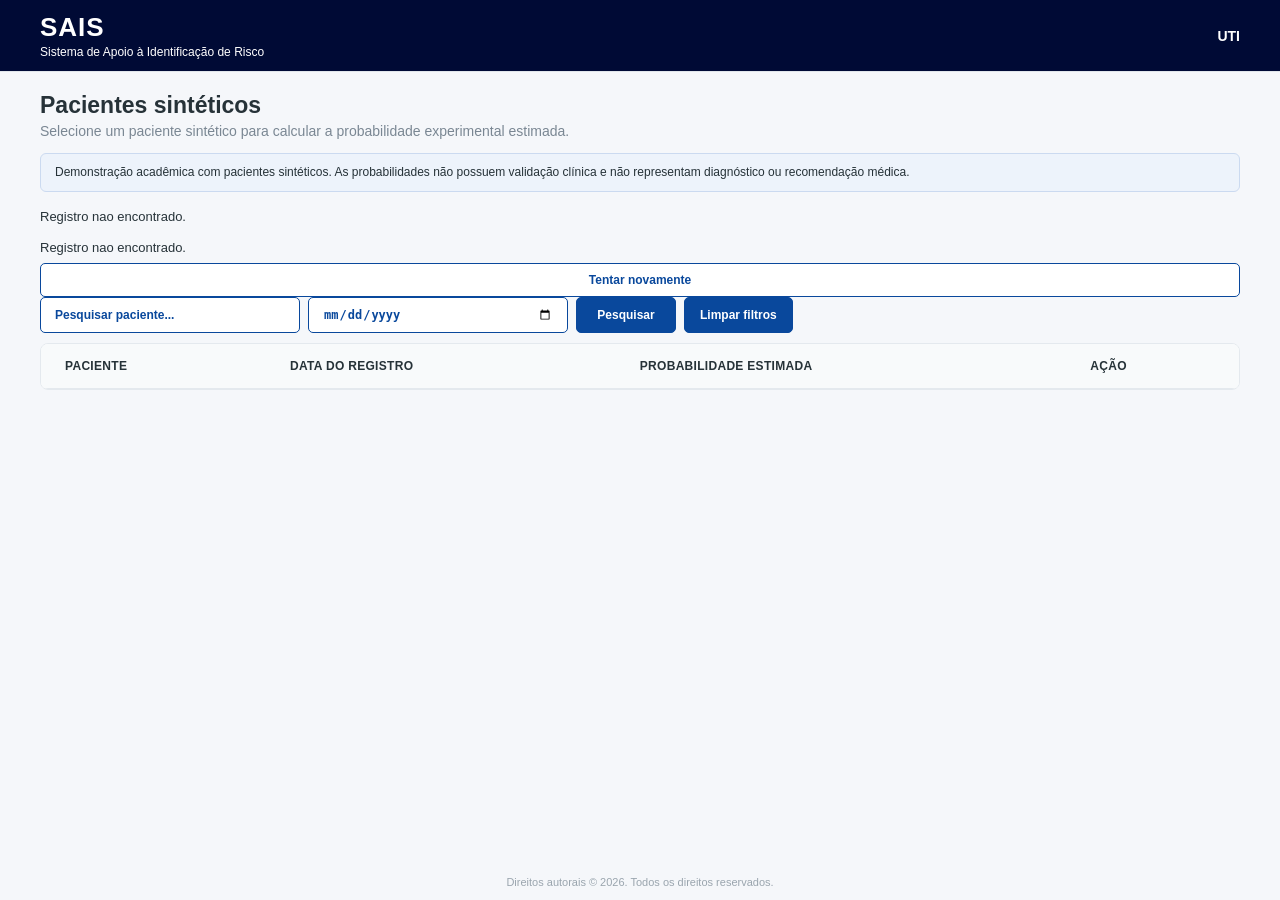
==== commit 1c23b425: "projeto SAIS com banco de dados, api e interface" ====
--- a/frontend/index.html
+++ b/frontend/index.html
@@ -104,6 +104,7 @@
                     >
                     <input type="date" id="filterDate" aria-label="Filtrar por data">
                     <button class="btn-view" type="submit">Pesquisar</button>
+                    <button class="btn-view" id="clearFilters" type="button">Limpar filtros</button>
                 </form>
 
         <section class="patients-container">
@@ -158,8 +159,8 @@
     </footer>
 
 
-    <script src="js/api.js?v=20261103-2"></script>
-    <script src="js/index.js?v=20261103-7"></script>
+    <script src="js/api.js?v=20261105-1"></script>
+    <script src="js/index.js?v=20261105-2"></script>
 
 </body>
 
